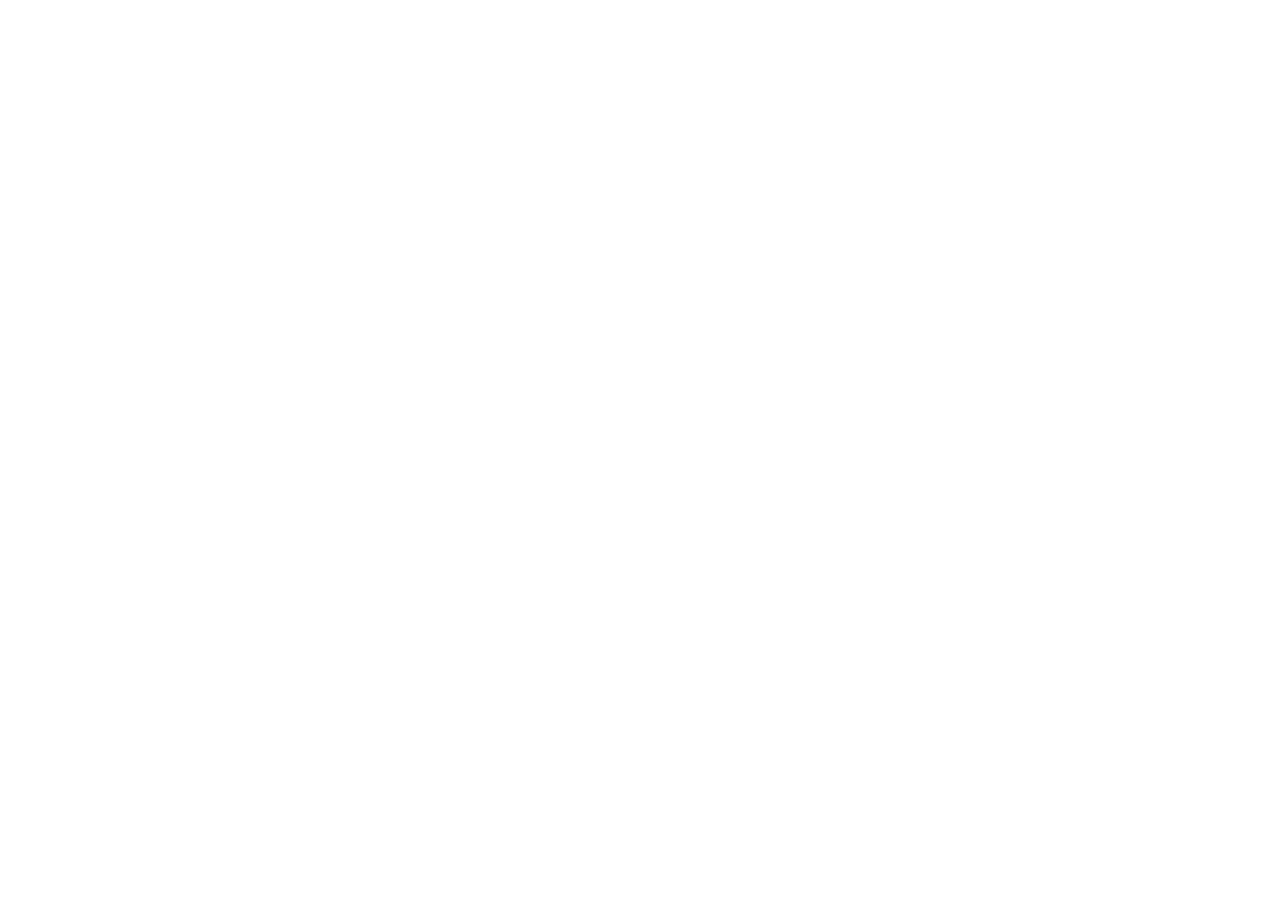
==== kiso1.html @ 2e3a2177 "firstcommit" ====
<!DOCTYPE html>
<html lang="ja">

<head>
    <meta charset="UTF-8">
    <title>配色のセオリーについて</title>
    <meta name="viewport" content="width=device-width, initial-scale=1">
    <link rel="stylesheet" href="css/style.css">
    <link rel="stylesheet" href="css/normalize.css">
</head>

<body>

</body>

</html>
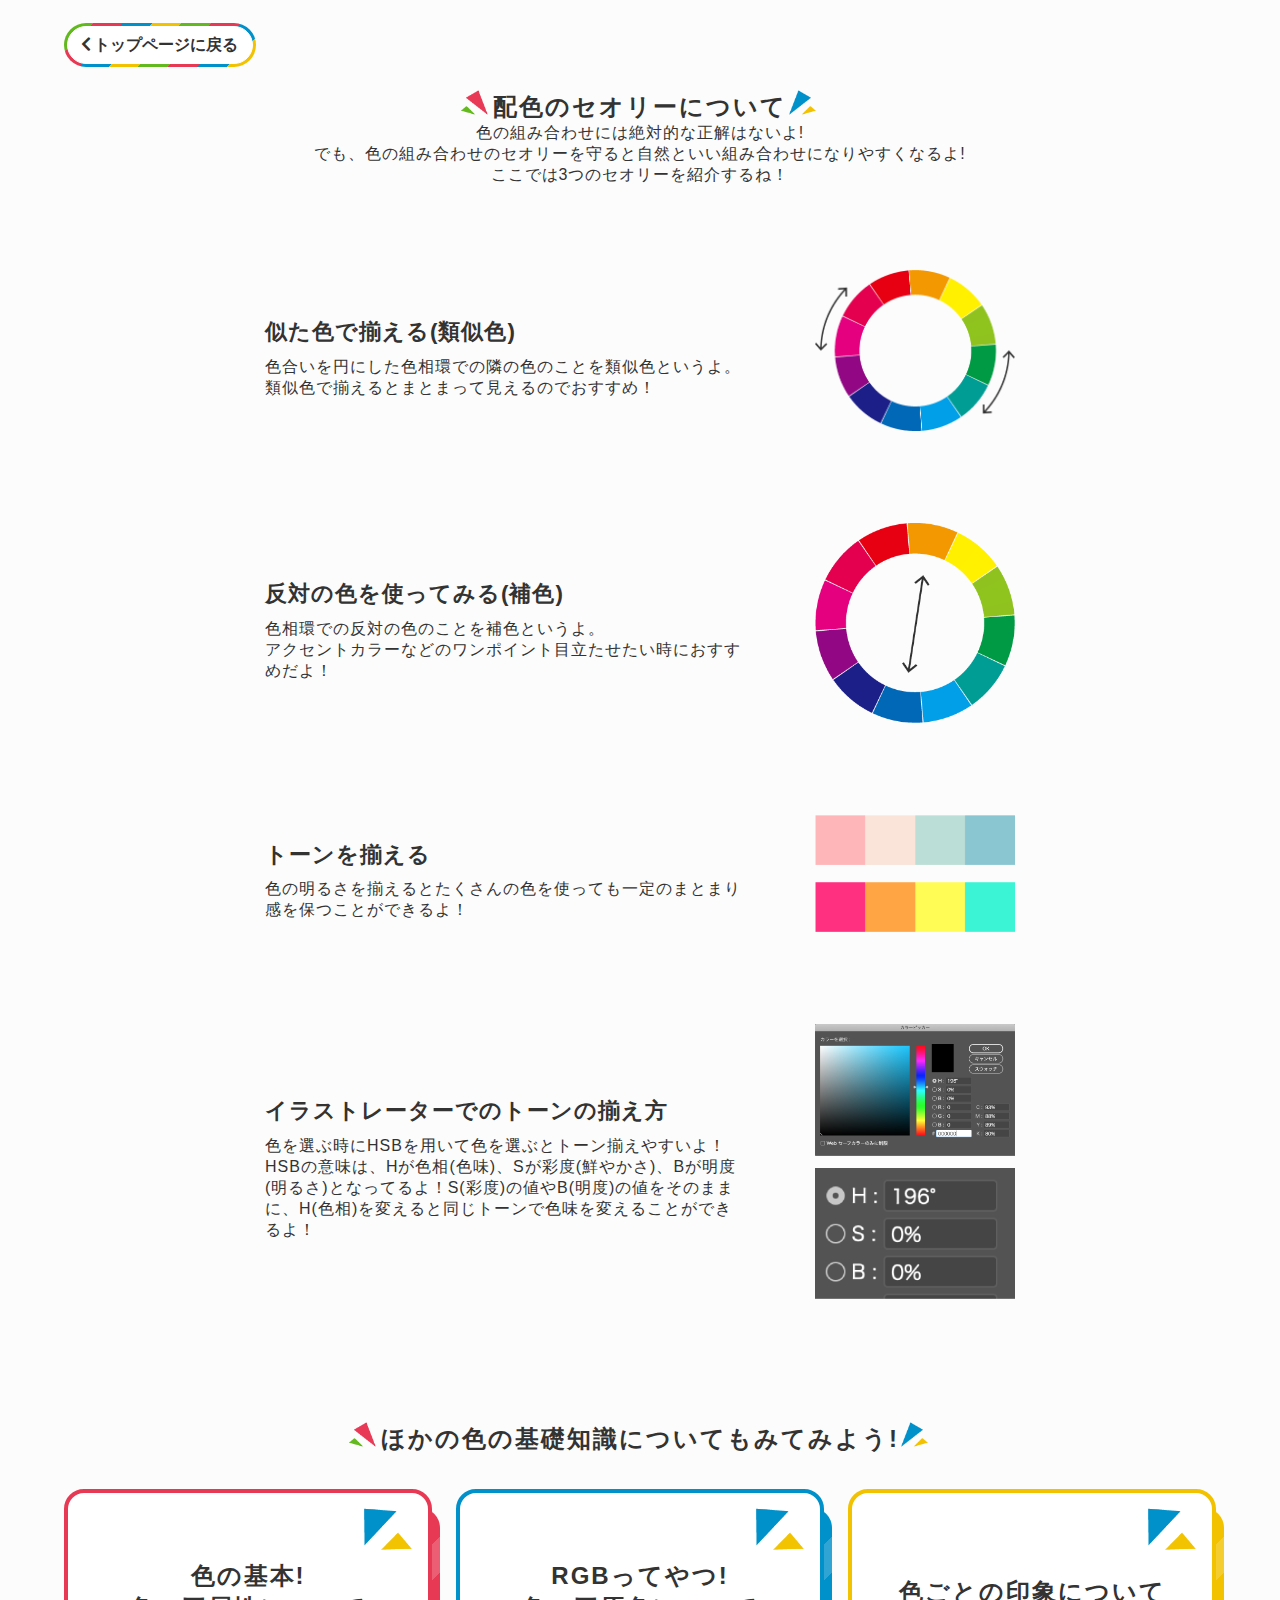
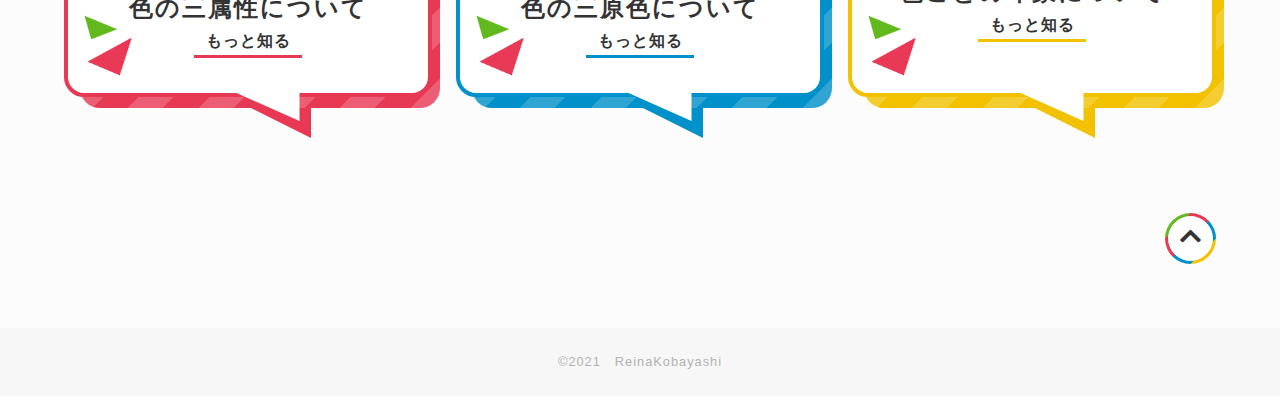
==== commit 72d32bbb: "記事一旦作った" ====
--- a/kiso1.html
+++ b/kiso1.html
@@ -6,11 +6,137 @@
     <title>配色のセオリーについて</title>
     <meta name="viewport" content="width=device-width, initial-scale=1">
     <link rel="stylesheet" href="css/style.css">
+    <link rel="stylesheet" href="css/sec1.css">
+    <link rel="stylesheet" href="css/sec2.css">
+    <link rel="stylesheet" href="css/sec3.css">
+    <link rel="stylesheet" href="css/sec4.css">
+    <link rel="stylesheet" href="css/kiso.css">
     <link rel="stylesheet" href="css/normalize.css">
+    <link href="https://use.fontawesome.com/releases/v5.6.1/css/all.css" rel="stylesheet">
+
 </head>
 
 <body>
+    <!--トップに戻る-->
+    <div id="top" class="kiso_all">
+        <div class="back">
+            <a class="stripe" href="index.html"><i class="fas fa-chevron-left"></i>トップページに戻る</a>
+        </div>
 
+        <div class="kiji_all">
+            <div class="kiji_head">
+                <h2 class="title_deco">配色のセオリーについて</h2>
+                <p>色の組み合わせには絶対的な正解はないよ!<br>でも、色の組み合わせのセオリーを守ると自然といい組み合わせになりやすくなるよ!<br>ここでは3つのセオリーを紹介するね！</p>
+            </div>
+            <div class="kiji">
+                <div class="kiji_text">
+
+                    <p class="point_text_head">似た色で揃える(類似色)</p>
+                    <p>色合いを円にした色相環での隣の色のことを類似色というよ。<br>類似色で揃えるとまとまって見えるのでおすすめ！</p>
+                </div>
+                <div class="kiji_img">
+                    <img src="/img/kiso1_1.png">
+                </div>
+            </div>
+
+
+            <div class="kiji">
+                <div class="kiji_text">
+
+                    <p class="point_text_head">反対の色を使ってみる(補色)</p>
+                    <p>色相環での反対の色のことを補色というよ。<br>
+                        アクセントカラーなどのワンポイント目立たせたい時におすすめだよ！</p>
+                </div>
+                <div class="kiji_img">
+                    <img src="/img/kiso1_2.png">
+                </div>
+            </div>
+
+            <div class="kiji">
+                <div class="kiji_text">
+                    <p class="point_text_head">トーンを揃える</p>
+                    <p>色の明るさを揃えるとたくさんの色を使っても一定のまとまり感を保つことができるよ！</p>
+                </div>
+                <div class="kiji_img">
+                    <img src="/img/kiso1_3.png">
+                </div>
+            </div>
+
+            <div class="kiji">
+                <div class="kiji_text">
+                    <p class="point_text_head">イラストレーターでのトーンの揃え方</p>
+                    <p>色を選ぶ時にHSBを用いて色を選ぶとトーン揃えやすいよ！HSBの意味は、Hが色相(色味)、Sが彩度(鮮やかさ)、Bが明度(明るさ)となってるよ！S(彩度)の値やB(明度)の値をそのままに、H(色相)を変えると同じトーンで色味を変えることができるよ！
+                    </p>
+                </div>
+                <div class="kiji_img">
+                    <img src="/img/kiso1_4.png">
+                    <img src="/img/kiso1_5.png">
+                </div>
+            </div>
+
+
+        </div>
+        <div class="kiji_other">
+            <h2 class="title_deco">ほかの色の基礎知識についてもみてみよう!</h2>
+            <div class="other_all">
+                <div class="other_child kiso_red">
+                    <a href="kiso2.html">
+                        <img class="kiso_deco1 kiso_deco_small" src="img/headkiso1.png">
+                        <img class="kiso_deco2 kiso_deco_small" src="img/headkiso2.png">
+                        <div class="kiso_text other_text">
+                            <h2>色の基本!<br>色の三属性について</h2>
+                            <p>もっと知る</p>
+                        </div>
+                    </a>
+                    <div class="other_back kiso_back_red">
+                    </div>
+                    <div class="other_sankaku sankaku_red">
+                    </div>
+                </div>
+
+                <div class="other_child kiso_blue">
+                    <a href="kiso3.html">
+                        <img class="kiso_deco1 kiso_deco_small" src="img/headkiso1.png">
+                        <img class="kiso_deco2 kiso_deco_small" src="img/headkiso2.png">
+                        <div class="kiso_text other_text">
+                            <h2>RGBってやつ!<br>色の三原色について</h2>
+                            <p>もっと知る</p>
+                        </div>
+                    </a>
+                    <div class="other_back kiso_back_blue">
+                    </div>
+                    <div class="other_sankaku sankaku_blue">
+                    </div>
+                </div>
+   
+                <div class="other_child kiso_yellow">
+                    <a href="kiso4.html">
+                        <img class="kiso_deco1 kiso_deco_small" src="img/headkiso1.png">
+                        <img class="kiso_deco2 kiso_deco_small" src="img/headkiso2.png">
+                        <div class="kiso_text other_text">
+                            <h2>色ごとの印象について</h2>
+                            <p>もっと知る</p>
+                        </div>
+                    </a>
+                    <div class="other_back kiso_back_yellow">
+                    </div>
+                    <div class="other_sankaku sankaku_yellow">
+                    </div>
+                </div>
+            </div>
+        </div>
+
+
+        <div class="totop">
+            <a class="totop_stripe" href="#top"><i class="fas fa-chevron-up"></i></a>
+        </div>
+    </div>
+
+    <!--フッター-->
+    <footer>
+        <p>&copy;2021　ReinaKobayashi</p>
+        <!-- <a　target="_blank" href="https://docs.google.com/document/d/1VmCjKHGXIokBRoV8ZQXPOjoEQh5HziQGVKI1Da8z1mY/edit?usp=sharing">利用規約とプライバシーポリシー</a>-->
+    </footer>
 </body>
 
 </html>
--- a/css/style.css
+++ b/css/style.css
@@ -0,0 +1,135 @@
+html {
+    font-size: 16px;
+}
+
+body {
+    color: #333;
+    font-family: 'ヒラギノ角ゴシック', 'Hiragino Sans', YuGothic, 'Yu Gothic', sans-serif;
+    width: 100vw;
+    background-color: #fcfcfc;
+}
+
+/*ヘッダーのcss書くよ*/
+
+header {
+    width: 800px;
+    margin: 0 auto;
+    background-color: #fcfcfc;
+}
+
+h1 {
+    letter-spacing: 2px;
+}
+
+h2 {
+    letter-spacing: 2px;
+}
+
+p {
+    letter-spacing: 1px;
+}
+
+.top_nav {
+    list-style: none;
+    display: flex;
+    justify-content: space-between;
+    padding: 10px 15px;
+    background-image:linear-gradient(
+      -45deg,
+      #F2C200 6.25%, #F2C200 12.5%,
+        #0090CA 12.5%, #0090CA 25%,
+      #E83954 25%, #E83954 37.5%,
+      #62B91E 37.5%, #62B91E 50%,
+      #F2C200 50%, #F2C200 62.5%,
+        #0090CA 62.5%, #0090CA 75%,
+      #E83954 75%, #E83954 87.5%,
+      #62B91E 87.5%, #62B91E 100%);
+    border-radius: 50px;
+    position: relative;
+    margin: 3% 0 10% 0;
+}
+
+.top_nav:after {
+    content: '';
+    position: absolute;
+    top: 3px;
+    bottom: 3px;
+    left: 3px;
+    right: 3px;
+    background-color: #fff;
+    border-radius: 50px;
+    z-index: 1;
+
+}
+
+li{
+    z-index: 3;
+}
+
+
+a {
+    text-decoration: none;
+    color: #333;
+    font-weight: 600;
+    z-index: 3;
+}
+
+.header_title {}
+
+.header_title h1 {
+    font-size: 3rem;
+}
+
+.title1 {
+    display: flex;
+    align-items: flex-end;
+}
+
+.title1 h1 {
+    margin-left: 10px;
+}
+
+.iro {
+    width: 150px;
+    height: auto;
+}
+
+.title2 {
+    padding: 1% 0;
+}
+
+.title3 {
+    line-height: 30px;
+}
+
+.nami {
+    height: 40vh;
+    width: auto;
+    background-image: url(/img/header_nami1.png);
+    background-repeat: no-repeat;
+    background-size: cover;
+}
+
+/*セクションごとのタイトルの飾り*/
+.title_deco:before {
+    content: '';
+    display: inline-block;
+    width: 30px;
+    height: 25px;
+    margin: 0 2px;
+    background-image: url(/img/head1.png);
+    background-repeat: no-repeat;
+    background-size: contain;
+}
+
+.title_deco:after {
+    content: '';
+    display: inline-block;
+    width: 30px;
+    height: 25px;
+    margin: 0 2px;
+    background-image: url(/img/head2.png);
+    background-repeat: no-repeat;
+    background-size: contain;
+}
+
--- a/css/sec1.css
+++ b/css/sec1.css
@@ -0,0 +1,77 @@
+.sec1 {
+    background-image: url(/img/background.png);
+    padding-bottom: 4%;
+}
+
+.yohaku {
+    padding: 0 0;
+    width: 1080px;
+    margin: 0 auto;
+}
+
+.sec1_title {
+    text-align: center;
+}
+
+.title_3 {
+    font-size: 2rem;
+}
+
+.sec1_point {
+    position: relative;
+    background: #fcfcfc;
+    border-radius: 20px;
+    padding: 3%;
+    width: 80%;
+    margin: 6% 0;
+}
+
+.sec1_point2 {
+    margin: 6% 0 6% auto;
+}
+
+.number {
+    position: absolute;
+    left: 0px;
+    top: -30px;
+    width: 10%;
+}
+
+.number2 {
+    left: auto;
+    right: 0px;
+}
+
+.point_con {
+    display: flex;
+}
+
+.point_text {
+    width: 60%;
+    padding-top: 2%;
+    padding-right: 4%;
+}
+
+.point_text p {
+    line-height: 28px;
+}
+
+.point_text_head {
+    font-size: 1.4rem;
+    font-weight: 600;
+    margin: 2% 0;
+}
+
+.point_img {
+    width: 40%;
+    height: auto;
+    object-fit: contain;
+}
+
+.point_img3 {
+    width: 30%;
+}
+
+.point_text3 {
+    padding-top: 8%;
+}
--- a/css/sec2.css
+++ b/css/sec2.css
@@ -0,0 +1,82 @@
+.sec2 {
+    text-align: center;
+    padding: 3% 0;
+    position: relative;
+    background-color: #fff;
+    margin-top: 0.9%;
+}
+
+
+.palette_text {
+    margin: 0 auto;
+    z-index: 2;
+}
+
+.palette_text h2 {
+    margin-bottom: 2%;
+}
+
+.palette_text p {
+    margin-bottom: 2%;
+}
+
+
+.stripe {
+    position: relative;
+    display: inline-block;
+    padding:  1% 1.5%;
+    background-image: linear-gradient(-45deg,
+            #F2C200 6.25%, #F2C200 12.5%,
+            #0090CA 12.5%, #0090CA 25%,
+            #E83954 25%, #E83954 37.5%,
+            #62B91E 37.5%, #62B91E 50%,
+            #F2C200 50%, #F2C200 62.5%,
+            #0090CA 62.5%, #0090CA 75%,
+            #E83954 75%, #E83954 87.5%,
+            #62B91E 87.5%, #62B91E 100%);
+    border-radius: 50px;
+    z-index: 1;
+}
+
+.stripe:after {
+    content: '';
+    position: absolute;
+    top: 3px;
+    bottom: 3px;
+    left: 3px;
+    right: 3px;
+    background-color: #fff;
+    border: 1px solid #fff;
+    border-radius: 50px;
+    z-index: -1;
+}
+
+.stripe a{
+    display:block;
+    z-index: 4;
+}
+
+.palette_text i {
+    margin-left: 3px;
+}
+
+
+
+.white {
+    content: '';
+    position: absolute;
+    top: -10px;
+    left: 0px;
+    bottom: -10px;
+    right: 0px;
+    background-image: linear-gradient(-45deg,
+            #F2C200 6.25%, #F2C200 12.5%,
+            #0090CA 12.5%, #0090CA 25%,
+            #E83954 25%, #E83954 37.5%,
+            #62B91E 37.5%, #62B91E 50%,
+            #F2C200 50%, #F2C200 62.5%,
+            #0090CA 62.5%, #0090CA 75%,
+            #E83954 75%, #E83954 87.5%,
+            #62B91E 87.5%, #62B91E 100%);
+    z-index: -1;
+}
--- a/css/sec3.css
+++ b/css/sec3.css
@@ -0,0 +1,198 @@
+.sec3 {
+    padding-top: 8%;
+}
+
+
+.sec3_title {
+    text-align: center;
+}
+
+.kiso_all {
+    margin: 8% 0;
+}
+
+.sec3_kiso {
+    position: relative;
+    text-align: center;
+    background: #fff;
+    width: 480px;
+    height: 280px;
+    border-radius: 20px;
+    border: 4px solid #62B91E;
+    margin: -2% 0 -2% 0;
+}
+
+.sec3_kiso2 {
+    margin: -2% 0 -2% auto;
+}
+
+
+.sec3_kiso a {
+    position: absolute;
+    top: 0;
+    left: 0;
+    width: 100%;
+    height: 100%;
+}
+
+.kiso_deco1 {
+    position: absolute;
+    bottom: 10px;
+    left: 10px;
+    width: 60px;
+    height: auto;
+}
+
+.kiso_deco2 {
+    position: absolute;
+    top: 10px;
+    right: 10px;
+    width: 60px;
+    height: auto;
+}
+
+.kiso_text {
+    position: absolute;
+    top: 58%;
+    left: 50%;
+    width: 100%;
+    transform: translate(-50%, -50%);
+}
+
+.kiso_text p {
+    padding-top: 7px;
+    padding-bottom: 3px;
+    width: 20%;
+    margin: 0 auto;
+    border-bottom: solid 3px #62B91E;
+}
+
+.sec3_kiso:before,
+.sec3_kiso:after {
+    content: '';
+    position: absolute;
+    display: block;
+    width: 0;
+    height: 0;
+    left: 48%;
+    bottom: -40px;
+    border-top: 40px solid transparent;
+    border-bottom: 40px solid transparent;
+    transform: rotate(-120deg);
+    z-index: -2;
+}
+
+
+.sec3_kiso:after {
+    left: 47%;
+    bottom: -36px;
+    border-right: 90px solid #fff;
+    z-index: 1;
+}
+
+.sec3_kiso2:before,
+.sec3_kiso2:after {
+    content: '';
+        transform: scale(-1, 1);
+}
+
+.kiso_back {
+    position: absolute;
+    right: -15px;
+    bottom: -20px;
+    width: 480px;
+    height: 280px;
+    border-radius: 20px;
+    z-index: -2;
+    background-size: auto auto;
+    background-color: rgba(98, 185, 30, 1);
+    background-image: repeating-linear-gradient(135deg, transparent, transparent 25px, rgba(255, 255, 255, 0.19) 25px, rgba(255, 255, 255, 0.19) 50px);
+}
+
+.kiso_sankaku {
+    position: absolute;
+    display: block;
+    right: -15px;
+    bottom: -50px;
+    width: 0;
+    height: 0;
+    left: 47%;
+    bottom: -55px;
+    border-right: 100px solid #62B91E;
+    border-top: 50px solid transparent;
+    border-bottom: 50px solid transparent;
+    transform: rotate(-120deg);
+    z-index: -5;
+}
+
+.kiso_sankaku2{
+            transform: scale(-1.2, 1);
+}
+
+.kiso_red {
+    border: 4px solid #E83954;
+}
+
+.kiso_red:befor {
+    border-right: 90px solid #E83954;
+    border-top: 40px solid transparent;
+    border-bottom: 40px solid transparent;
+}
+
+.kiso_red p {
+    border-bottom: solid 3px #E83954;
+}
+
+.sankaku_red {
+    border-right: 100px solid #E83954;
+}
+
+.kiso_back_red {
+    background-color: rgba(232, 57, 84, 1);
+}
+
+
+.kiso_blue {
+    border: 4px solid #0090CA;
+}
+
+.kiso_blue:befor {
+    border-right: 90px solid #0090CA;
+    border-top: 40px solid transparent;
+    border-bottom: 40px solid transparent;
+}
+
+.kiso_blue p {
+    border-bottom: solid 3px #0090CA;
+}
+
+.sankaku_blue {
+    border-right: 100px solid #0090CA;
+}
+
+.kiso_back_blue {
+    background-color: rgba(0, 144, 202, 1);
+}
+
+
+.kiso_yellow {
+    border: 4px solid #F2C200;
+}
+
+.kiso_yellow:befor {
+    border-right: 90px solid #F2C200;
+    border-top: 40px solid transparent;
+    border-bottom: 40px solid transparent;
+}
+
+.kiso_yellow p {
+    border-bottom: solid 3px #F2C200;
+}
+
+.sankaku_yellow {
+    border-right: 100px solid #F2C200;
+}
+
+.kiso_back_yellow {
+    background-color: rgba(242, 194, 0, 1);
+}
--- a/css/sec4.css
+++ b/css/sec4.css
@@ -0,0 +1,41 @@
+.sec4,
+.sec5 {
+    text-align: center;
+    margin-top: 12%;
+}
+
+.sec4_book {
+    margin: 5% 0;
+    display: flex;
+    justify-content: space-around;
+}
+
+.book1 {
+    width: 28%;
+}
+
+.book_title {
+    font-weight: 600;
+}
+
+.book1 p {
+    text-align: left;
+    margin-top: 4%;
+}
+
+.sec5 p {
+    margin: 1% 0;
+}
+
+footer {
+    text-align: center;
+    margin-top: 5%;
+    padding: 2% 0;
+    background-color: #F7F7F7;
+    color: #B2B2B2;
+    font-size: 0.8rem;
+}
+
+footer a {
+    color: #B2B2B2;
+}
--- a/css/kiso.css
+++ b/css/kiso.css
@@ -0,0 +1,208 @@
+.kiso_all {
+    width: 90vw;
+    margin: 0 auto;
+}
+
+
+.back {
+    margin: 2% 0;
+}
+
+.back i {
+    margin-right: 3px;
+}
+
+.kiji_all {
+    width: 800px;
+    margin: 0 auto;
+}
+
+.kiji_head {
+    text-align: center;
+}
+
+.kiji {
+    width: 100%;
+    margin: 10% auto;
+    display: flex;
+    justify-content: space-around;
+}
+
+.kiji_text {
+    width: 60%;
+    margin: auto 0 auto 0;
+    padding-right: 20px;
+}
+
+.kiji_text_only{
+    width: 90%;
+}
+
+.kiji_img {
+    text-align: right;
+    width: 200px;
+}
+
+.kiji_img img {
+    margin: 2% 0;
+    width: 100%;
+    height: auto;
+}
+
+
+.totop {
+    text-align: right;
+}
+
+.totop_stripe {
+    text-align: center;
+    position: relative;
+    display: inline-block;
+    width: 40px;
+    height: 40px;
+    text-align: center;
+    line-height: 44px;
+    padding: 0.5%;
+    background-image: linear-gradient(-45deg,
+            #F2C200 0%, #F2C200 25%,
+            #0090CA 25%, #0090CA 50%,
+            #E83954 50%, #E83954 75%,
+            #62B91E 75%, #62B91E 100%);
+    border-radius: 50%;
+    z-index: 1;
+}
+
+.totop_stripe:after {
+    content: '';
+    position: absolute;
+    top: 3px;
+    bottom: 3px;
+    left: 3px;
+    right: 3px;
+    background-color: #fff;
+    border: 1px solid #fff;
+    border-radius: 50%;
+    z-index: -1;
+}
+
+.totop_stripe i {
+    font-size: 1.5rem;
+    font-weight: 600;
+}
+
+.kiji_other {
+    margin: 10% 0;
+    text-align: center;
+}
+
+.other_all {
+    display: flex;
+    justify-content: space-between;
+    margin: 3% 0;
+}
+
+.other_text p {
+    width: 30%;
+}
+
+
+.other_child {
+    position: relative;
+    text-align: center;
+    background: #fff;
+    width: 360px;
+    height: 200px;
+    border-radius: 20px;
+    border: 4px solid #62B91E;
+}
+
+.other_child:before,
+.other_child:after {
+    content: '';
+    position: absolute;
+    display: block;
+    left: 48%;
+    bottom: -40px;
+    border-top: 40px solid transparent;
+    border-bottom: 40px solid transparent;
+    transform: rotate(-120deg);
+    z-index: -2;
+    transform: scale(0.7);
+}
+
+
+.other_child:after {
+    left: 43%;
+    bottom: -40px;
+    border-right: 90px solid #fff;
+    z-index: 1;
+}
+
+.other_back {
+    position: absolute;
+    right: -12px;
+    bottom: -15px;
+    width: 360px;
+    height: 200px;
+    border-radius: 20px;
+    z-index: -2;
+    background-size: auto auto;
+    background-color: rgba(98, 185, 30, 1);
+    background-image: repeating-linear-gradient(135deg, transparent, transparent 25px, rgba(255, 255, 255, 0.19) 25px, rgba(255, 255, 255, 0.19) 50px);
+}
+
+.other_sankaku {
+    position: absolute;
+    display: block;
+    width: 0;
+    height: 0;
+    left: 44%;
+    bottom: -60px;
+    border-right: 100px solid #62B91E;
+    border-top: 50px solid transparent;
+    border-bottom: 50px solid transparent;
+    transform: rotate(-125deg);
+    transform: scale(0.7);
+    z-index: -5;
+}
+
+/*色再読み込み*/
+.kiso_red {
+    border: 4px solid #E83954;
+}
+
+.sankaku_red {
+    border-right: 100px solid #E83954;
+}
+
+.kiso_back_red {
+    background-color: rgba(232, 57, 84, 1);
+}
+
+.kiso_blue {
+    border: 4px solid #0090CA;
+}
+
+.sankaku_blue {
+    border-right: 100px solid #0090CA;
+}
+
+.kiso_back_blue {
+    background-color: rgba(0, 144, 202, 1);
+}
+
+.kiso_yellow {
+    border: 4px solid #F2C200;
+}
+
+.sankaku_yellow {
+    border-right: 100px solid #F2C200;
+}
+
+.kiso_back_yellow {
+    background-color: rgba(242, 194, 0, 1);
+}
+
+.kiso_deco_small {
+    transform: scale(0.8);
+}
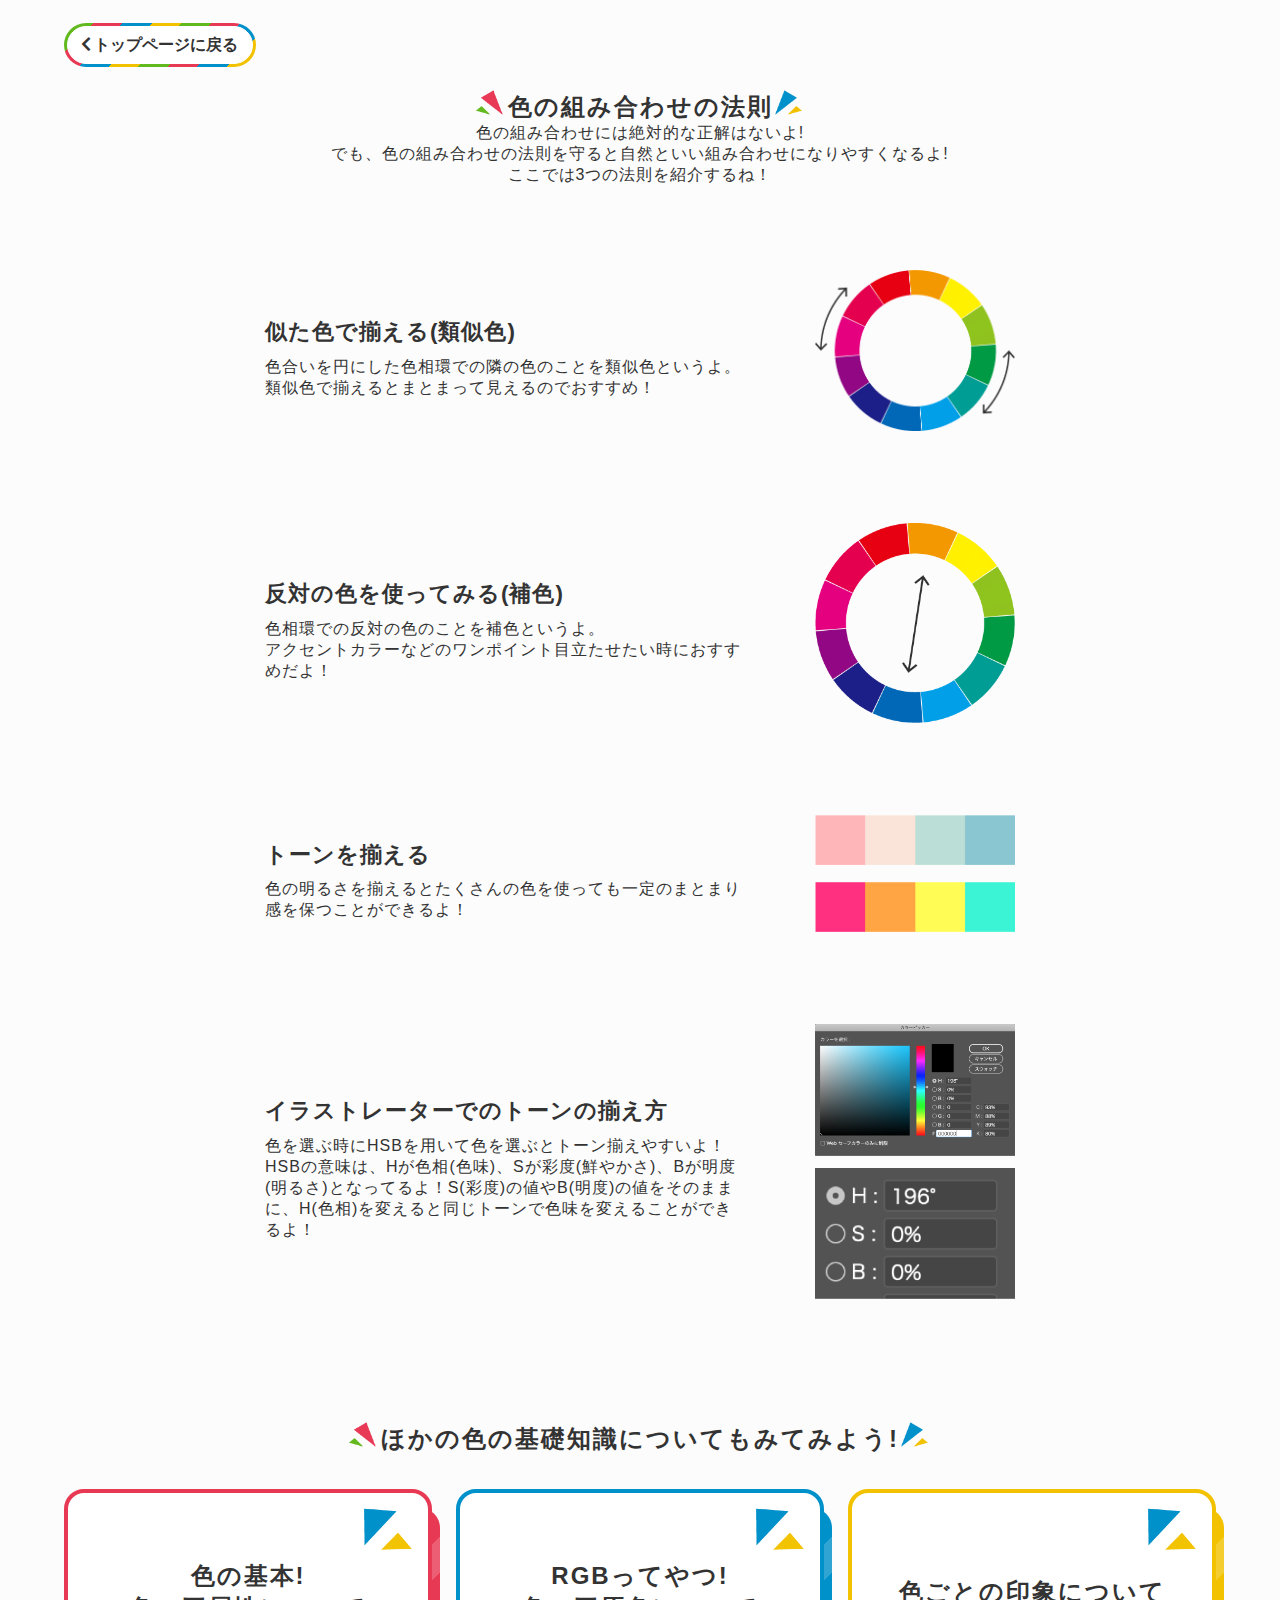
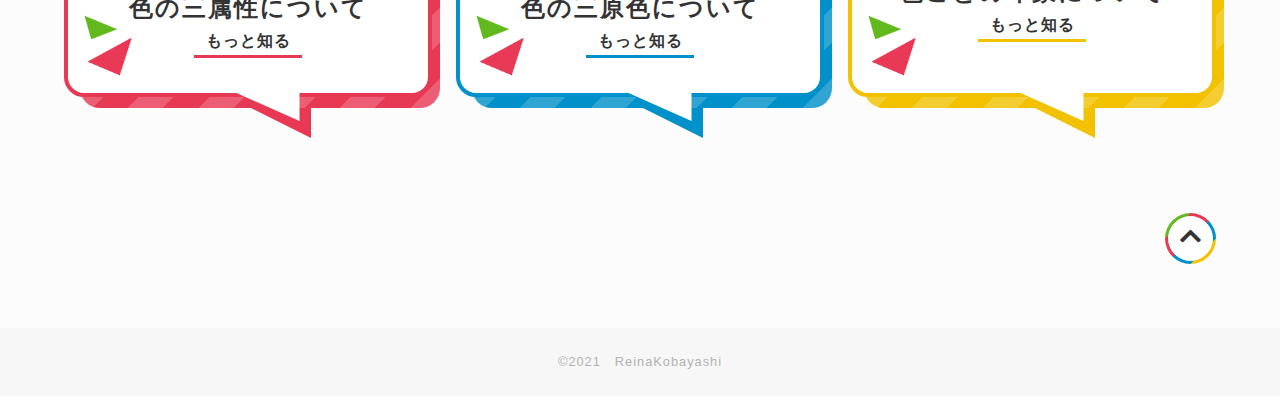
==== commit da3d8290: "フィードバック直し！" ====
--- a/kiso1.html
+++ b/kiso1.html
@@ -12,7 +12,11 @@
     <link rel="stylesheet" href="css/sec4.css">
     <link rel="stylesheet" href="css/kiso.css">
     <link rel="stylesheet" href="css/normalize.css">
+    <link rel="stylesheet" href="css/sp.css">
     <link href="https://use.fontawesome.com/releases/v5.6.1/css/all.css" rel="stylesheet">
+
+    <!--    ファビコンの設定-->
+    <link rel="shortcut icon" href="img/favicon.ico">
 
 </head>
 
@@ -25,8 +29,8 @@
 
         <div class="kiji_all">
             <div class="kiji_head">
-                <h2 class="title_deco">配色のセオリーについて</h2>
-                <p>色の組み合わせには絶対的な正解はないよ!<br>でも、色の組み合わせのセオリーを守ると自然といい組み合わせになりやすくなるよ!<br>ここでは3つのセオリーを紹介するね！</p>
+                <h2 class="title_deco">色の組み合わせの法則</h2>
+                <p>色の組み合わせには絶対的な正解はないよ!<br>でも、色の組み合わせの法則を守ると自然といい組み合わせになりやすくなるよ!<br>ここでは3つの法則を紹介するね！</p>
             </div>
             <div class="kiji">
                 <div class="kiji_text">
@@ -79,51 +83,58 @@
         <div class="kiji_other">
             <h2 class="title_deco">ほかの色の基礎知識についてもみてみよう!</h2>
             <div class="other_all">
-                <div class="other_child kiso_red">
-                    <a href="kiso2.html">
-                        <img class="kiso_deco1 kiso_deco_small" src="img/headkiso1.png">
-                        <img class="kiso_deco2 kiso_deco_small" src="img/headkiso2.png">
-                        <div class="kiso_text other_text">
-                            <h2>色の基本!<br>色の三属性について</h2>
-                            <p>もっと知る</p>
+                <div class="other_rotate">
+                    <div class="other_child kiso_red">
+                        <a href="kiso2.html">
+                            <img class="kiso_deco1 kiso_deco_small" src="img/headkiso1.png">
+                            <img class="kiso_deco2 kiso_deco_small" src="img/headkiso2.png">
+                            <div class="kiso_text other_text">
+                                <h2>色の基本!<br>色の三属性について</h2>
+                                <p>もっと知る</p>
+                            </div>
+                        </a>
+                        <div class="other_back kiso_back_red">
                         </div>
-                    </a>
-                    <div class="other_back kiso_back_red">
-                    </div>
-                    <div class="other_sankaku sankaku_red">
+                        <div class="other_sankaku sankaku_red">
+                        </div>
                     </div>
                 </div>
 
-                <div class="other_child kiso_blue">
-                    <a href="kiso3.html">
-                        <img class="kiso_deco1 kiso_deco_small" src="img/headkiso1.png">
-                        <img class="kiso_deco2 kiso_deco_small" src="img/headkiso2.png">
-                        <div class="kiso_text other_text">
-                            <h2>RGBってやつ!<br>色の三原色について</h2>
-                            <p>もっと知る</p>
+                <div class="other_rotate">
+                    <div class="other_child kiso_blue">
+                        <a href="kiso3.html">
+                            <img class="kiso_deco1 kiso_deco_small" src="img/headkiso1.png">
+                            <img class="kiso_deco2 kiso_deco_small" src="img/headkiso2.png">
+                            <div class="kiso_text other_text">
+                                <h2>RGBってやつ!<br>色の三原色について</h2>
+                                <p>もっと知る</p>
+                            </div>
+                        </a>
+                        <div class="other_back kiso_back_blue">
                         </div>
-                    </a>
-                    <div class="other_back kiso_back_blue">
-                    </div>
-                    <div class="other_sankaku sankaku_blue">
+                        <div class="other_sankaku sankaku_blue">
+                        </div>
                     </div>
                 </div>
-   
-                <div class="other_child kiso_yellow">
-                    <a href="kiso4.html">
-                        <img class="kiso_deco1 kiso_deco_small" src="img/headkiso1.png">
-                        <img class="kiso_deco2 kiso_deco_small" src="img/headkiso2.png">
-                        <div class="kiso_text other_text">
-                            <h2>色ごとの印象について</h2>
-                            <p>もっと知る</p>
+
+                <div class="other_rotate">
+                    <div class="other_child kiso_yellow">
+                        <a href="kiso4.html">
+                            <img class="kiso_deco1 kiso_deco_small" src="img/headkiso1.png">
+                            <img class="kiso_deco2 kiso_deco_small" src="img/headkiso2.png">
+                            <div class="kiso_text other_text">
+                                <h2>色ごとの印象について</h2>
+                                <p>もっと知る</p>
+                            </div>
+                        </a>
+                        <div class="other_back kiso_back_yellow">
                         </div>
-                    </a>
-                    <div class="other_back kiso_back_yellow">
-                    </div>
-                    <div class="other_sankaku sankaku_yellow">
+                        <div class="other_sankaku sankaku_yellow">
+                        </div>
                     </div>
                 </div>
             </div>
+
         </div>
 
 
@@ -137,6 +148,4 @@
         <p>&copy;2021　ReinaKobayashi</p>
         <!-- <a　target="_blank" href="https://docs.google.com/document/d/1VmCjKHGXIokBRoV8ZQXPOjoEQh5HziQGVKI1Da8z1mY/edit?usp=sharing">利用規約とプライバシーポリシー</a>-->
     </footer>
-</body>
-
-</html>
+</body></html>
--- a/css/style.css
+++ b/css/style.css
@@ -1,3 +1,4 @@
+
 html {
     font-size: 16px;
 }
@@ -34,16 +35,15 @@
     display: flex;
     justify-content: space-between;
     padding: 10px 15px;
-    background-image:linear-gradient(
-      -45deg,
-      #F2C200 6.25%, #F2C200 12.5%,
-        #0090CA 12.5%, #0090CA 25%,
-      #E83954 25%, #E83954 37.5%,
-      #62B91E 37.5%, #62B91E 50%,
-      #F2C200 50%, #F2C200 62.5%,
-        #0090CA 62.5%, #0090CA 75%,
-      #E83954 75%, #E83954 87.5%,
-      #62B91E 87.5%, #62B91E 100%);
+    background-image: linear-gradient(-45deg,
+            #F2C200 6.25%, #F2C200 12.5%,
+            #0090CA 12.5%, #0090CA 25%,
+            #E83954 25%, #E83954 37.5%,
+            #62B91E 37.5%, #62B91E 50%,
+            #F2C200 50%, #F2C200 62.5%,
+            #0090CA 62.5%, #0090CA 75%,
+            #E83954 75%, #E83954 87.5%,
+            #62B91E 87.5%, #62B91E 100%);
     border-radius: 50px;
     position: relative;
     margin: 3% 0 10% 0;
@@ -62,16 +62,20 @@
 
 }
 
-li{
+.top_nav li {
     z-index: 3;
 }
 
+.top_nav a:hover {
+    font-size: 1.1rem;
+}
 
 a {
     text-decoration: none;
     color: #333;
     font-weight: 600;
     z-index: 3;
+    transition: 0.5s;
 }
 
 .header_title {}
@@ -132,4 +136,3 @@
     background-repeat: no-repeat;
     background-size: contain;
 }
-
--- a/css/sec2.css
+++ b/css/sec2.css
@@ -54,6 +54,11 @@
 .stripe a{
     display:block;
     z-index: 4;
+    transition: 0.5s;
+}
+
+.stripe a:hover{
+    font-size: 1.2rem;
 }
 
 .palette_text i {
--- a/css/sec3.css
+++ b/css/sec3.css
@@ -22,8 +22,24 @@
     margin: -2% 0 -2% 0;
 }
 
-.sec3_kiso2 {
-    margin: -2% 0 -2% auto;
+.kiso_rotate {
+    width: 480px;
+    height: 280px;
+}
+
+.kiso_rotate:hover {
+    transform: rotate(-5deg);
+}
+
+.kiso_rotate_gyaku{
+    width: 480px;
+    height: 280px;
+        margin: -2% 0 -2% auto;
+    
+}
+
+.kiso_rotate_gyaku:hover {
+    transform: rotate(5deg);
 }
 
 
@@ -93,7 +109,7 @@
 .sec3_kiso2:before,
 .sec3_kiso2:after {
     content: '';
-        transform: scale(-1, 1);
+    transform: scale(-1, 1);
 }
 
 .kiso_back {
@@ -125,8 +141,8 @@
     z-index: -5;
 }
 
-.kiso_sankaku2{
-            transform: scale(-1.2, 1);
+.kiso_sankaku2 {
+    transform: scale(-1.2, 1);
 }
 
 .kiso_red {
--- a/css/sec4.css
+++ b/css/sec4.css
@@ -7,11 +7,15 @@
 .sec4_book {
     margin: 5% 0;
     display: flex;
-    justify-content: space-around;
+    justify-content: space-between;
 }
 
 .book1 {
     width: 28%;
+}
+
+.book1 a:hover{
+    opacity: 0.5;
 }
 
 .book_title {
--- a/css/kiso.css
+++ b/css/kiso.css
@@ -6,6 +6,11 @@
 
 .back {
     margin: 2% 0;
+    transition: 0.5s;
+}
+
+.back:hover {
+    opacity: 0.5;
 }
 
 .back i {
@@ -23,7 +28,7 @@
 
 .kiji {
     width: 100%;
-    margin: 10% auto;
+    margin: 10% auto 5% auto;
     display: flex;
     justify-content: space-around;
 }
@@ -34,7 +39,7 @@
     padding-right: 20px;
 }
 
-.kiji_text_only{
+.kiji_text_only {
     width: 90%;
 }
 
@@ -52,6 +57,11 @@
 
 .totop {
     text-align: right;
+    transition: 0.5s;
+}
+
+.totop:hover {
+    opacity: 0.5;
 }
 
 .totop_stripe {
@@ -114,6 +124,18 @@
     height: 200px;
     border-radius: 20px;
     border: 4px solid #62B91E;
+}
+
+.other_child a {
+    position: absolute;
+    top: 0;
+    left: 0;
+    width: 100%;
+    height: 100%;
+}
+
+.other_rotate:hover {
+    transform: rotate(-3deg);
 }
 
 .other_child:before,
--- a/css/sp.css
+++ b/css/sp.css
@@ -0,0 +1,211 @@
+@media screen and (max-width:479px) {
+
+
+    html {
+        font-size: 14px;
+    }
+
+    body {}
+
+    header {
+        width: 100vw;
+        height: 80vh;
+    }
+
+    p {
+        letter-spacing: 0.5px;
+    }
+
+    header nav {
+        display: none;
+    }
+
+    .title1 img {
+        width: 30%;
+        height: auto;
+    }
+
+    .header_title {
+        padding: 30% 5%;
+    }
+
+    .header_title h1 {
+        font-size: 2rem;
+    }
+
+    .yohaku {
+        padding: 0 0;
+        width: 100%;
+        margin: 0 auto;
+    }
+
+
+    .sec1_point {
+        padding: 10% 3% 0% 3%;
+        width: 85%;
+        margin: 20% auto;
+
+    }
+
+    .point_con {
+        display: inline-block;
+        text-align: center;
+        margin: 0 auto;
+    }
+
+    .point_text {
+        text-align: left;
+    }
+
+    .point_text {
+        width: 100%;
+        padding: 0;
+    }
+
+    .point_img {
+        width: 100%;
+        margin: 5% 0;
+    }
+
+    .number {
+        width: 30%;
+    }
+
+    .sec2 {
+        margin-top: 5%;
+        padding: 10% 3%;
+    }
+
+    .palette_text p {
+        text-align: left;
+    }
+
+    .stripe {
+        padding: 5% 10.5%;
+    }
+
+    .sec3 {
+        margin-top: 25%;
+    }
+    
+    .kiso_text p{
+        width: 30%;
+    }
+
+    .kiso_all {
+        width: 100%;
+        margin: 0 auto;
+    }
+
+    .kiso_rotate {
+        width: 95%;
+        margin: 20% auto;
+        padding: 2% 0;
+    }
+
+    .kiso_rotate_gyaku {
+        width: 95%;
+        margin: 20% auto;
+    }
+
+    .sec3_kiso {
+        width: 90%;
+        margin: 0 auto;
+    }
+
+    .kiso_back {
+        width: 100%;
+        margin: 0 auto;
+        right: 0px;
+    }
+
+    .sec4 {
+        margin-top: 30%;
+    }
+
+    .sec4_book {
+        display: inline-block;
+        text-align: center;
+    }
+
+    .book1 {
+        width: 90%;
+        padding: 0 5%;
+        margin: 10% 0;
+    }
+
+    .sec5 {
+        padding: 0 5%;
+        margin-bottom: 10%;
+    }
+
+    .sec5 p {
+        text-align: left;
+    }
+
+    .back .stripe {
+        padding: 3%;
+        margin: 5% 3%;
+    }
+
+    .kiji_head {
+        padding-top: 10%;
+    }
+
+    .palette_all {
+        display: inline-block;
+        padding: 0;
+    }
+
+    .palette {
+        width: 90%;
+        margin: 10% auto;
+        padding-top: 8%;
+        padding-bottom: 8%;
+    }
+
+    .kiji_all {
+        width: 90%;
+        margin: 0 auto;
+    }
+
+    .kiji {
+        display: inline-block;
+    }
+
+    .kiji_text {
+        width: 100%;
+        margin: 0 auto;
+        padding: 0;
+    }
+
+    .kiji_img {
+        text-align: center;
+        width: 90%;
+        margin: 10% auto;
+    }
+
+    .other_all {
+        display: inline-block;
+        width: 90%;
+    }
+    
+    .other_child {
+    width: auto;
+    height: 200px;
+}
+
+
+
+.other_back {
+    width: 100%;
+    height: 200px;
+    right: 0;
+
+}
+    
+    .other_rotate{
+        margin: 0 0 20% 0;
+    }
+
+}
